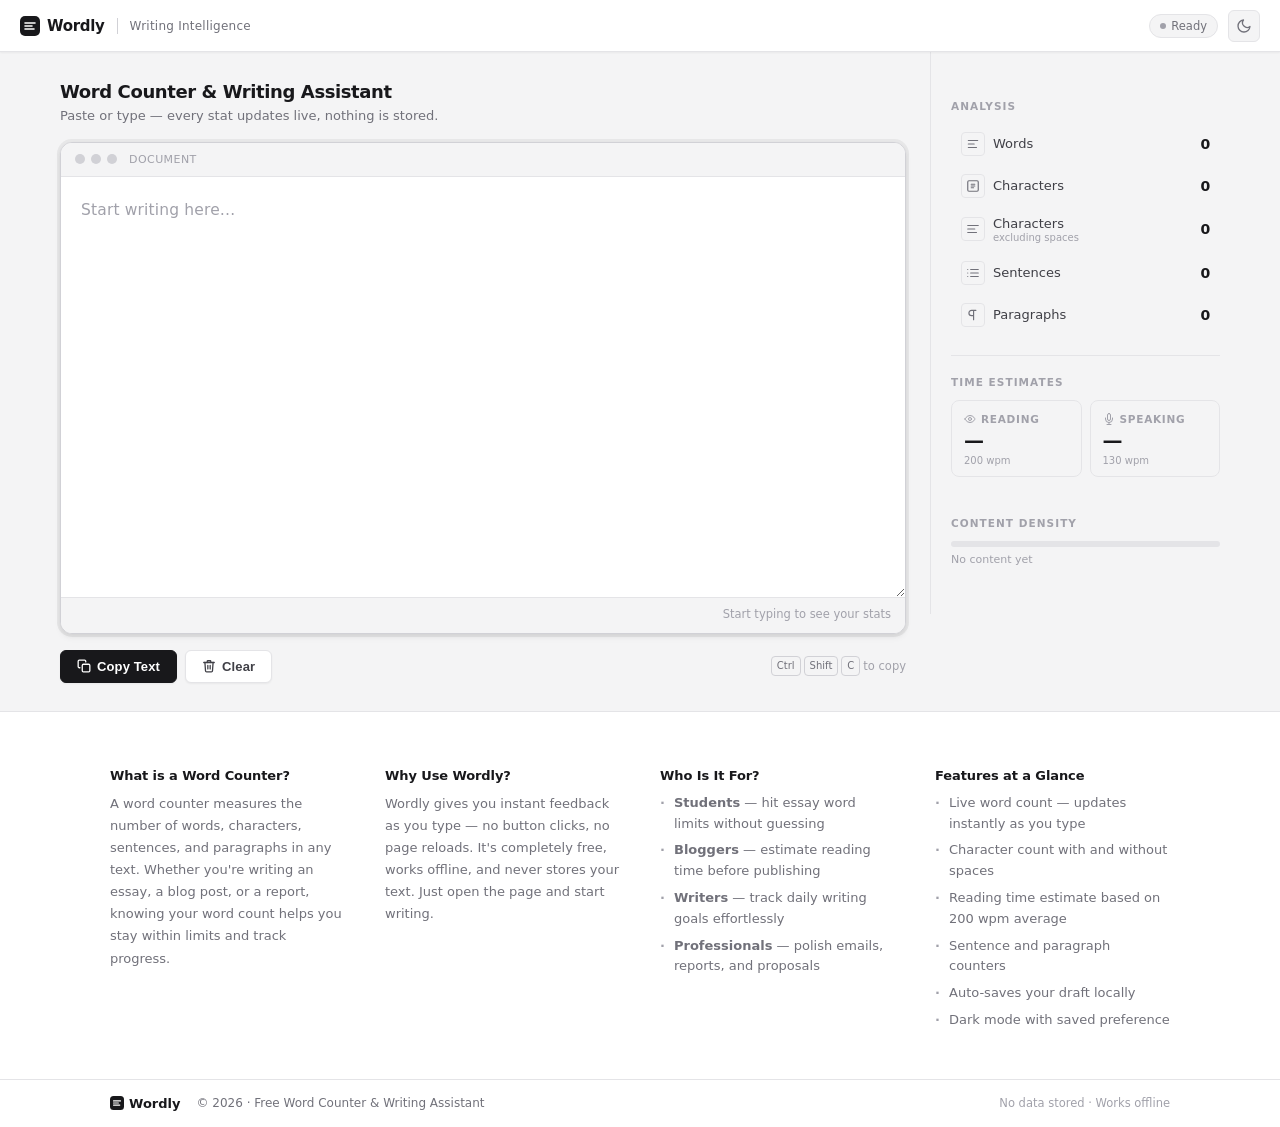
==== index.html @ cf6679f2 "first commit" ====
<!DOCTYPE html>
<html lang="en">
<head>
  <meta charset="UTF-8" />
  <meta name="viewport" content="width=device-width, initial-scale=1.0" />

  <!-- ── Primary SEO ───────────────────────────── -->
  <title>Free Word Counter & Writing Assistant — Wordly</title>
  <meta name="description" content="Free online word counter, character counter, and reading time calculator. Instant stats for writers, students, and bloggers. No sign-up. Works offline." />
  <meta name="keywords" content="word counter, character counter, reading time calculator, writing assistant, online word count, sentence counter, paragraph counter, free writing tool" />
  <meta name="author" content="Wordly" />
  <meta name="robots" content="index, follow" />
  <meta name="theme-color" content="#18181b" id="metaThemeColor" />

  <!-- ── Open Graph ────────────────────────────── -->
  <meta property="og:type"         content="website" />
  <meta property="og:url"          content="https://wordly.app/" />
  <meta property="og:title"        content="Free Word Counter & Writing Assistant — Wordly" />
  <meta property="og:description"  content="Instant word count, character count, reading time, sentences, and paragraphs. A clean, distraction-free writing tool for everyone." />
  <meta property="og:image"        content="https://wordly.app/og-image.png" />
  <meta property="og:image:width"  content="1200" />
  <meta property="og:image:height" content="630" />
  <meta property="og:site_name"    content="Wordly" />

  <!-- ── Twitter / X Card ─────────────────────── -->
  <meta name="twitter:card"        content="summary_large_image" />
  <meta name="twitter:site"        content="@wordlyapp" />
  <meta name="twitter:title"       content="Free Word Counter & Writing Assistant — Wordly" />
  <meta name="twitter:description" content="Instant word count, character count, reading time and more. Free, fast, no sign-up." />
  <meta name="twitter:image"       content="https://wordly.app/og-image.png" />

  <!-- ── Canonical ────────────────────────────── -->
  <link rel="canonical" href="https://wordly.app/" />

  <!-- ── Favicon ──────────────────────────────── -->
  <link rel="icon"             href="favicon.ico" sizes="any" />
  <link rel="icon"             href="icon.svg"    type="image/svg+xml" />
  <link rel="apple-touch-icon" href="apple-touch-icon.png" />

  <!-- ── PWA Manifest ─────────────────────────── -->
  <link rel="manifest" href="manifest.json" />

  <!-- ── Stylesheet ───────────────────────────── -->
  <link rel="stylesheet" href="style.css" />

  <!-- ── JSON-LD Structured Data ──────────────── -->
  <script type="application/ld+json">
  {
    "@context": "https://schema.org",
    "@type": "WebApplication",
    "name": "Wordly — Word Counter & Writing Assistant",
    "url": "https://wordly.app/",
    "description": "Free online word counter, character counter, and reading time calculator for writers, students, and bloggers.",
    "applicationCategory": "UtilitiesApplication",
    "operatingSystem": "Any",
    "browserRequirements": "Requires JavaScript. Works in all modern browsers.",
    "offers": { "@type": "Offer", "price": "0", "priceCurrency": "USD" },
    "featureList": [
      "Live word count", "Character count with and without spaces",
      "Reading time estimate", "Sentence counter", "Paragraph counter",
      "Dark and light mode", "Copy and clear text", "Auto-save draft"
    ]
  }
  </script>
</head>

<body>

  <!-- Skip to main content -->
  <a href="#editor" class="skip-link">Skip to editor</a>

  <!-- ══════════════════════════════════════════
       HEADER
  ══════════════════════════════════════════ -->
  <header class="header" role="banner">
    <div class="header-left">
      <div class="logo" aria-label="Wordly">
        <svg class="logo-mark" width="20" height="20" viewBox="0 0 20 20" fill="none" aria-hidden="true">
          <rect width="20" height="20" rx="5" fill="currentColor"/>
          <path d="M5 7h10M5 10h7M5 13h9" stroke="#fff" stroke-width="1.6" stroke-linecap="round"/>
        </svg>
        <span class="logo-name">Wordly</span>
      </div>
      <span class="header-divider" aria-hidden="true"></span>
      <p class="header-tagline">Writing Intelligence</p>
    </div>

    <div class="header-right">
      <span class="status-badge" id="saveBadge" aria-live="polite">
        <span class="status-dot" aria-hidden="true"></span>
        <span id="saveLabel">Ready</span>
      </span>
      <button
        class="theme-btn"
        id="themeToggle"
        aria-label="Switch to dark mode"
        title="Toggle theme"
        type="button"
      >
        <!-- Sun icon (shown in dark mode) -->
        <svg class="icon-sun" width="16" height="16" viewBox="0 0 24 24" fill="none" stroke="currentColor" stroke-width="2" stroke-linecap="round" stroke-linejoin="round" aria-hidden="true"><circle cx="12" cy="12" r="5"/><line x1="12" y1="1" x2="12" y2="3"/><line x1="12" y1="21" x2="12" y2="23"/><line x1="4.22" y1="4.22" x2="5.64" y2="5.64"/><line x1="18.36" y1="18.36" x2="19.78" y2="19.78"/><line x1="1" y1="12" x2="3" y2="12"/><line x1="21" y1="12" x2="23" y2="12"/><line x1="4.22" y1="19.78" x2="5.64" y2="18.36"/><line x1="18.36" y1="5.64" x2="19.78" y2="4.22"/></svg>
        <!-- Moon icon (shown in light mode) -->
        <svg class="icon-moon" width="16" height="16" viewBox="0 0 24 24" fill="none" stroke="currentColor" stroke-width="2" stroke-linecap="round" stroke-linejoin="round" aria-hidden="true"><path d="M21 12.79A9 9 0 1 1 11.21 3 7 7 0 0 0 21 12.79z"/></svg>
      </button>
    </div>
  </header>

  <!-- ══════════════════════════════════════════
       APP SHELL
  ══════════════════════════════════════════ -->
  <div class="app-shell">

    <!-- ── WORKSPACE (left / main) ─────────────── -->
    <main class="workspace" id="main" role="main">

      <div class="workspace-header">
        <div>
          <h1 class="workspace-title">Word Counter &amp; Writing Assistant</h1>
          <p class="workspace-sub">Paste or type — every stat updates live, nothing is stored.</p>
        </div>
      </div>

      <!-- Editor -->
      <section class="editor-section" aria-label="Text editor">
        <label for="editor" class="sr-only">Your text</label>
        <div class="editor-frame" id="editorWrap">
          <div class="editor-toolbar" aria-hidden="true">
            <span class="toolbar-dot"></span>
            <span class="toolbar-dot"></span>
            <span class="toolbar-dot"></span>
            <span class="toolbar-label">Document</span>
          </div>
          <textarea
            id="editor"
            class="editor"
            placeholder="Start writing here…"
            spellcheck="true"
            autocorrect="on"
            aria-label="Writing area — type or paste your text here"
            aria-describedby="statsPanel"
          ></textarea>
          <div class="editor-footer-bar">
            <div class="typing-indicator" id="typingIndicator" aria-hidden="true">
              <span></span><span></span><span></span>
            </div>
            <span class="editor-hint" id="editorHint">Start typing to see your stats</span>
          </div>
        </div>
      </section>

      <!-- Actions -->
      <section class="action-bar" aria-label="Text actions">
        <div class="action-group">
          <button class="btn btn-primary" id="copyBtn" aria-label="Copy all text to clipboard" type="button">
            <svg width="14" height="14" viewBox="0 0 24 24" fill="none" stroke="currentColor" stroke-width="2.2" stroke-linecap="round" stroke-linejoin="round" aria-hidden="true" focusable="false"><rect x="9" y="9" width="13" height="13" rx="2"/><path d="M5 15H4a2 2 0 0 1-2-2V4a2 2 0 0 1 2-2h9a2 2 0 0 1 2 2v1"/></svg>
            Copy Text
          </button>
          <button class="btn btn-ghost" id="clearBtn" aria-label="Clear all text" type="button">
            <svg width="14" height="14" viewBox="0 0 24 24" fill="none" stroke="currentColor" stroke-width="2.2" stroke-linecap="round" stroke-linejoin="round" aria-hidden="true" focusable="false"><polyline points="3 6 5 6 21 6"/><path d="M19 6l-1 14a2 2 0 0 1-2 2H8a2 2 0 0 1-2-2L5 6"/><path d="M10 11v6M14 11v6M9 6V4a1 1 0 0 1 1-1h4a1 1 0 0 1 1 1v2"/></svg>
            Clear
          </button>
        </div>
        <p class="action-hint">
          <kbd>Ctrl</kbd><kbd>Shift</kbd><kbd>C</kbd> to copy
        </p>
      </section>

    </main>

    <!-- ── SIDEBAR (right / stats) ──────────────── -->
    <aside class="sidebar" id="statsPanel" aria-label="Text statistics">

      <div class="sidebar-grid">

      <div class="sidebar-section">
        <h2 class="sidebar-heading">Analysis</h2>
        <div class="stat-list" aria-live="polite" aria-atomic="false">

          <article class="stat-row" aria-label="Word count">
            <div class="stat-row-left">
              <span class="stat-icon" aria-hidden="true">
                <svg width="14" height="14" viewBox="0 0 24 24" fill="none" stroke="currentColor" stroke-width="2" stroke-linecap="round" stroke-linejoin="round"><path d="M4 6h16M4 12h10M4 18h14"/></svg>
              </span>
              <span class="stat-name">Words</span>
            </div>
            <span class="stat-val" id="wordCount">0</span>
          </article>

          <article class="stat-row" aria-label="Character count">
            <div class="stat-row-left">
              <span class="stat-icon" aria-hidden="true">
                <svg width="14" height="14" viewBox="0 0 24 24" fill="none" stroke="currentColor" stroke-width="2" stroke-linecap="round" stroke-linejoin="round"><rect x="3" y="3" width="18" height="18" rx="2"/><path d="M9 9h6M9 12h6M9 15h4"/></svg>
              </span>
              <span class="stat-name">Characters</span>
            </div>
            <span class="stat-val" id="charCount">0</span>
          </article>

          <article class="stat-row" aria-label="Characters without spaces">
            <div class="stat-row-left">
              <span class="stat-icon" aria-hidden="true">
                <svg width="14" height="14" viewBox="0 0 24 24" fill="none" stroke="currentColor" stroke-width="2" stroke-linecap="round" stroke-linejoin="round"><path d="M3 6h18M3 12h12M3 18h15"/></svg>
              </span>
              <span class="stat-name-wrap">
                <span class="stat-name">Characters</span>
                <span class="stat-sub">excluding spaces</span>
              </span>
            </div>
            <span class="stat-val" id="charNoSpaceCount">0</span>
          </article>

          <article class="stat-row" aria-label="Sentence count">
            <div class="stat-row-left">
              <span class="stat-icon" aria-hidden="true">
                <svg width="14" height="14" viewBox="0 0 24 24" fill="none" stroke="currentColor" stroke-width="2" stroke-linecap="round" stroke-linejoin="round"><path d="M8 6h13M8 12h13M8 18h13M3 6h.01M3 12h.01M3 18h.01"/></svg>
              </span>
              <span class="stat-name">Sentences</span>
            </div>
            <span class="stat-val" id="sentenceCount">0</span>
          </article>

          <article class="stat-row" aria-label="Paragraph count">
            <div class="stat-row-left">
              <span class="stat-icon" aria-hidden="true">
                <svg width="14" height="14" viewBox="0 0 24 24" fill="none" stroke="currentColor" stroke-width="2" stroke-linecap="round" stroke-linejoin="round"><path d="M13 4v16M17 4H9.5a4.5 4.5 0 0 0 0 9H13"/></svg>
              </span>
              <span class="stat-name">Paragraphs</span>
            </div>
            <span class="stat-val" id="paragraphCount">0</span>
          </article>

        </div>
      </div>

      <!-- Time cards -->
      <div class="sidebar-section">
        <h2 class="sidebar-heading">Time Estimates</h2>
        <div class="time-cards">
          <div class="time-card">
            <div class="time-card-header">
              <svg width="12" height="12" viewBox="0 0 24 24" fill="none" stroke="currentColor" stroke-width="2" stroke-linecap="round" stroke-linejoin="round" aria-hidden="true"><path d="M2 12s3-7 10-7 10 7 10 7-3 7-10 7-10-7-10-7z"/><circle cx="12" cy="12" r="3"/></svg>
              <span class="time-card-label">Reading</span>
            </div>
            <span class="time-card-value" id="readTime">—</span>
            <span class="time-card-sub">200 wpm</span>
          </div>
          <div class="time-card">
            <div class="time-card-header">
              <svg width="12" height="12" viewBox="0 0 24 24" fill="none" stroke="currentColor" stroke-width="2" stroke-linecap="round" stroke-linejoin="round" aria-hidden="true"><path d="M12 1a3 3 0 0 0-3 3v8a3 3 0 0 0 6 0V4a3 3 0 0 0-3-3z"/><path d="M19 10v2a7 7 0 0 1-14 0v-2"/><line x1="12" y1="19" x2="12" y2="23"/><line x1="8" y1="23" x2="16" y2="23"/></svg>
              <span class="time-card-label">Speaking</span>
            </div>
            <span class="time-card-value" id="speakTime">—</span>
            <span class="time-card-sub">130 wpm</span>
          </div>
        </div>
      </div>

      </div><!-- /.sidebar-grid -->

      <!-- Density bar -->
      <div class="sidebar-section">
        <h2 class="sidebar-heading">Content Density</h2>
        <div class="density-bar-wrap" aria-label="Word density indicator">
          <div class="density-bar" id="densityBar"></div>
        </div>
        <p class="density-label" id="densityLabel">No content yet</p>
      </div>

    </aside>

  </div><!-- /.app-shell -->

  <!-- ══════════════════════════════════════════
       SEO CONTENT SECTION
  ══════════════════════════════════════════ -->
  <section class="seo-section" aria-label="About Wordly">
    <div class="seo-inner">

      <article class="seo-block">
        <h2>What is a Word Counter?</h2>
        <p>A word counter measures the number of words, characters, sentences, and paragraphs in any text. Whether you're writing an essay, a blog post, or a report, knowing your word count helps you stay within limits and track progress.</p>
      </article>

      <article class="seo-block">
        <h2>Why Use Wordly?</h2>
        <p>Wordly gives you instant feedback as you type — no button clicks, no page reloads. It's completely free, works offline, and never stores your text. Just open the page and start writing.</p>
      </article>

      <article class="seo-block">
        <h2>Who Is It For?</h2>
        <ul class="seo-list">
          <li><strong>Students</strong> — hit essay word limits without guessing</li>
          <li><strong>Bloggers</strong> — estimate reading time before publishing</li>
          <li><strong>Writers</strong> — track daily writing goals effortlessly</li>
          <li><strong>Professionals</strong> — polish emails, reports, and proposals</li>
        </ul>
      </article>

      <article class="seo-block">
        <h2>Features at a Glance</h2>
        <ul class="seo-list">
          <li>Live word count — updates instantly as you type</li>
          <li>Character count with and without spaces</li>
          <li>Reading time estimate based on 200 wpm average</li>
          <li>Sentence and paragraph counters</li>
          <li>Auto-saves your draft locally</li>
          <li>Dark mode with saved preference</li>
        </ul>
      </article>

    </div>
  </section>

  <!-- TOAST -->
  <div class="toast" id="toast" role="status" aria-live="polite" aria-atomic="true"></div>

  <!-- FOOTER -->
  <footer class="footer" role="contentinfo">
    <div class="footer-inner">
      <span class="footer-logo">
        <svg width="14" height="14" viewBox="0 0 20 20" fill="none" aria-hidden="true"><rect width="20" height="20" rx="5" fill="currentColor"/><path d="M5 7h10M5 10h7M5 13h9" stroke="#fff" stroke-width="1.6" stroke-linecap="round"/></svg>
        Wordly
      </span>
      <span class="footer-copy">© <span id="year"></span> · Free Word Counter &amp; Writing Assistant</span>
      <span class="footer-note">No data stored · Works offline</span>
    </div>
  </footer>

  <script src="script.js"></script>
</body>
</html>
---- style.css ----
/* =============================================
   DESIGN TOKENS
   ============================================= */
:root {
  /* Neutral slate palette — no purple, no gradients */
  --bg:            #f4f4f5;
  --bg-2:          #fafafa;
  --surface:       #ffffff;
  --surface-2:     #f4f4f5;
  --surface-3:     #e4e4e7;
  --border:        #e4e4e7;
  --border-strong: #d1d1d6;
  --text:          #18181b;
  --text-2:        #3f3f46;
  --text-muted:    #71717a;
  --text-faint:    #a1a1aa;

  /* Accent — a single controlled ink tone */
  --accent:        #18181b;
  --accent-inv:    #ffffff;
  --accent-soft:   rgba(24, 24, 27, 0.06);

  /* Semantic */
  --success:       #16a34a;
  --danger:        #dc2626;
  --danger-soft:   rgba(220, 38, 38, 0.07);
  --warn:          #d97706;

  /* Shadows — subtle, not dramatic */
  --shadow-xs:  0 1px 2px rgba(0,0,0,0.05);
  --shadow-sm:  0 1px 3px rgba(0,0,0,0.08), 0 1px 2px rgba(0,0,0,0.04);
  --shadow-md:  0 4px 6px rgba(0,0,0,0.05), 0 2px 4px rgba(0,0,0,0.04);
  --shadow-lg:  0 10px 15px rgba(0,0,0,0.07), 0 4px 6px rgba(0,0,0,0.04);

  /* Geometry */
  --radius-xs:  4px;
  --radius-sm:  6px;
  --radius:     8px;
  --radius-lg:  12px;

  /* Motion */
  --ease:       cubic-bezier(0.16, 1, 0.3, 1);
  --t-fast:     0.12s ease;
  --t-base:     0.2s ease;
  --t-slow:     0.3s ease;

  /* Layout */
  --sidebar-w:  260px;
  --header-h:   52px;
}

[data-theme="dark"] {
  --bg:            #0f0f10;
  --bg-2:          #111113;
  --surface:       #18181b;
  --surface-2:     #1c1c1f;
  --surface-3:     #27272a;
  --border:        #27272a;
  --border-strong: #3f3f46;
  --text:          #fafafa;
  --text-2:        #e4e4e7;
  --text-muted:    #71717a;
  --text-faint:    #52525b;

  --accent:        #fafafa;
  --accent-inv:    #18181b;
  --accent-soft:   rgba(250, 250, 250, 0.06);

  --success:       #22c55e;
  --danger:        #f87171;
  --danger-soft:   rgba(248, 113, 113, 0.08);
  --warn:          #fbbf24;

  --shadow-xs:  0 1px 2px rgba(0,0,0,0.3);
  --shadow-sm:  0 1px 3px rgba(0,0,0,0.4), 0 1px 2px rgba(0,0,0,0.3);
  --shadow-md:  0 4px 6px rgba(0,0,0,0.35), 0 2px 4px rgba(0,0,0,0.25);
  --shadow-lg:  0 10px 15px rgba(0,0,0,0.4), 0 4px 6px rgba(0,0,0,0.3);
}

/* =============================================
   RESET
   ============================================= */
*, *::before, *::after { box-sizing: border-box; margin: 0; padding: 0; }
html { scroll-behavior: smooth; font-size: 16px; }

body {
  font-family: -apple-system, BlinkMacSystemFont, 'Inter', 'Segoe UI', system-ui, sans-serif;
  background: var(--bg);
  color: var(--text);
  min-height: 100vh;
  display: flex;
  flex-direction: column;
  -webkit-font-smoothing: antialiased;
  -moz-osx-font-smoothing: grayscale;
  transition: background var(--t-slow), color var(--t-slow);
}

/* ── Utilities ─────────────────────────────── */
.sr-only {
  position: absolute; width: 1px; height: 1px;
  padding: 0; margin: -1px; overflow: hidden;
  clip: rect(0,0,0,0); white-space: nowrap; border: 0;
}

.skip-link {
  position: absolute; top: -100%; left: 16px;
  background: var(--accent); color: var(--accent-inv);
  padding: 8px 16px; border-radius: var(--radius-sm);
  font-size: 13px; font-weight: 600; text-decoration: none;
  z-index: 9999; transition: top var(--t-fast);
}
.skip-link:focus { top: 8px; }

:focus-visible {
  outline: 2px solid var(--accent);
  outline-offset: 2px;
  border-radius: var(--radius-xs);
}
:focus:not(:focus-visible) { outline: none; }

@media (prefers-reduced-motion: reduce) {
  *, *::before, *::after {
    animation-duration: 0.01ms !important;
    transition-duration: 0.01ms !important;
  }
}

/* =============================================
   HEADER
   ============================================= */
.header {
  height: var(--header-h);
  display: flex;
  align-items: center;
  justify-content: space-between;
  padding: 0 20px;
  background: var(--surface);
  border-bottom: 1px solid var(--border);
  position: sticky;
  top: 0;
  z-index: 200;
  transition: background var(--t-slow), border-color var(--t-slow);
  box-shadow: var(--shadow-xs);
}

.header-left {
  display: flex;
  align-items: center;
  gap: 12px;
}

.logo {
  display: flex;
  align-items: center;
  gap: 7px;
  text-decoration: none;
  color: var(--text);
}

.logo-mark {
  color: var(--text);
  flex-shrink: 0;
  transition: color var(--t-slow);
}

.logo-name {
  font-size: 15px;
  font-weight: 700;
  letter-spacing: -0.3px;
  color: var(--text);
  transition: color var(--t-slow);
}

.header-divider {
  width: 1px;
  height: 16px;
  background: var(--border-strong);
  flex-shrink: 0;
}

.header-tagline {
  font-size: 12px;
  font-weight: 500;
  color: var(--text-muted);
  letter-spacing: 0.02em;
  transition: color var(--t-slow);
}

.header-right {
  display: flex;
  align-items: center;
  gap: 10px;
}

/* Status badge */
.status-badge {
  display: inline-flex;
  align-items: center;
  gap: 5px;
  padding: 4px 10px;
  background: var(--surface-2);
  border: 1px solid var(--border);
  border-radius: 100px;
  font-size: 11.5px;
  font-weight: 500;
  color: var(--text-muted);
  transition: background var(--t-slow), border-color var(--t-slow), color var(--t-base);
  white-space: nowrap;
}

.status-dot {
  width: 6px;
  height: 6px;
  border-radius: 50%;
  background: var(--text-faint);
  transition: background var(--t-base);
  flex-shrink: 0;
}

.status-badge.saved .status-dot  { background: var(--success); }
.status-badge.saved              { color: var(--success); }
.status-badge.saving .status-dot { background: var(--warn); }
.status-badge.saving             { color: var(--warn); }

/* Theme toggle button */
.theme-btn {
  width: 32px;
  height: 32px;
  display: flex;
  align-items: center;
  justify-content: center;
  background: var(--surface-2);
  border: 1px solid var(--border);
  border-radius: var(--radius-sm);
  cursor: pointer;
  color: var(--text-muted);
  transition: background var(--t-base), color var(--t-base),
              border-color var(--t-base), transform var(--t-fast);
}
.theme-btn:hover {
  background: var(--surface-3);
  color: var(--text);
  border-color: var(--border-strong);
}
.theme-btn:active { transform: scale(0.93); }

/* Show/hide sun vs moon based on theme */
.icon-sun  { display: none; }
.icon-moon { display: block; }
[data-theme="dark"] .icon-sun  { display: block; }
[data-theme="dark"] .icon-moon { display: none; }

/* =============================================
   APP SHELL — two-column dashboard grid
   ============================================= */
.app-shell {
  flex: 1;
  display: grid;
  grid-template-columns: 1fr var(--sidebar-w);
  grid-template-rows: 1fr;
  max-width: 1100px;
  width: 100%;
  margin: 0 auto;
  padding: 0 20px;
  gap: 0;
  align-items: start;
}

/* =============================================
   WORKSPACE (main / left column)
   ============================================= */
.workspace {
  padding: 28px 24px 28px 0;
  display: flex;
  flex-direction: column;
  gap: 16px;
  min-width: 0; /* prevent grid blowout */
}

.workspace-header {
  display: flex;
  align-items: flex-start;
  justify-content: space-between;
  gap: 16px;
}

.workspace-title {
  font-size: 18px;
  font-weight: 700;
  letter-spacing: -0.4px;
  color: var(--text);
  line-height: 1.3;
  transition: color var(--t-slow);
}

.workspace-sub {
  margin-top: 3px;
  font-size: 13px;
  color: var(--text-muted);
  line-height: 1.5;
  transition: color var(--t-slow);
}

/* ── Editor frame ──────────────────────────── */
.editor-frame {
  background: var(--surface);
  border: 1px solid var(--border);
  border-radius: var(--radius-lg);
  box-shadow: var(--shadow-sm);
  overflow: hidden;
  transition: border-color var(--t-base), box-shadow var(--t-base),
              background var(--t-slow);
}

.editor-frame:focus-within {
  border-color: var(--border-strong);
  box-shadow: var(--shadow-md), 0 0 0 3px var(--accent-soft);
}

/* Fake window chrome bar */
.editor-toolbar {
  display: flex;
  align-items: center;
  gap: 6px;
  padding: 10px 14px;
  border-bottom: 1px solid var(--border);
  background: var(--surface-2);
  transition: background var(--t-slow), border-color var(--t-slow);
}

.toolbar-dot {
  width: 10px;
  height: 10px;
  border-radius: 50%;
  background: var(--border-strong);
  flex-shrink: 0;
}

.toolbar-label {
  margin-left: 6px;
  font-size: 11px;
  font-weight: 500;
  color: var(--text-faint);
  letter-spacing: 0.04em;
  text-transform: uppercase;
  transition: color var(--t-slow);
}

.editor {
  width: 100%;
  height: 420px;
  max-height: 60vh;
  padding: 20px 20px 12px;
  font-size: 15.5px;
  line-height: 1.8;
  color: var(--text);
  background: transparent;
  border: none;
  outline: none;
  resize: vertical;
  font-family: inherit;
  letter-spacing: 0.01em;
  transition: color var(--t-slow);
  overflow-y: auto;
  display: block;
}

.editor::placeholder {
  color: var(--text-faint);
}

/* Editor bottom bar */
.editor-footer-bar {
  display: flex;
  align-items: center;
  justify-content: space-between;
  padding: 8px 14px 10px;
  border-top: 1px solid var(--border);
  background: var(--surface-2);
  min-height: 36px;
  transition: background var(--t-slow), border-color var(--t-slow);
}

.editor-hint {
  font-size: 11.5px;
  color: var(--text-faint);
  transition: color var(--t-slow);
}

/* Typing indicator */
.typing-indicator {
  display: flex;
  gap: 3px;
  opacity: 0;
  transition: opacity var(--t-base);
}
.typing-indicator.active { opacity: 1; }
.typing-indicator span {
  width: 4px; height: 4px;
  border-radius: 50%;
  background: var(--text-muted);
  animation: ti-bounce 1.1s infinite ease-in-out;
}
.typing-indicator span:nth-child(2) { animation-delay: 0.18s; }
.typing-indicator span:nth-child(3) { animation-delay: 0.36s; }

@keyframes ti-bounce {
  0%, 80%, 100% { transform: translateY(0); opacity: 0.35; }
  40%            { transform: translateY(-4px); opacity: 1; }
}

/* ── Action bar ────────────────────────────── */
.action-bar {
  display: flex;
  align-items: center;
  justify-content: space-between;
  gap: 12px;
  flex-wrap: wrap;
}

.action-group {
  display: flex;
  gap: 8px;
}

.action-hint {
  font-size: 11.5px;
  color: var(--text-faint);
  display: flex;
  align-items: center;
  gap: 3px;
  transition: color var(--t-slow);
}

kbd {
  display: inline-flex;
  align-items: center;
  justify-content: center;
  padding: 1px 5px;
  background: var(--surface-2);
  border: 1px solid var(--border-strong);
  border-radius: var(--radius-xs);
  font-size: 10px;
  font-family: inherit;
  color: var(--text-muted);
  line-height: 1.6;
  transition: background var(--t-slow), border-color var(--t-slow);
}

/* ── Buttons ───────────────────────────────── */
.btn {
  display: inline-flex;
  align-items: center;
  gap: 6px;
  padding: 8px 16px;
  border-radius: var(--radius-sm);
  font-size: 13px;
  font-weight: 600;
  cursor: pointer;
  border: 1px solid transparent;
  letter-spacing: 0.01em;
  transition: background var(--t-fast), color var(--t-fast),
              border-color var(--t-fast), box-shadow var(--t-fast),
              transform var(--t-fast);
  white-space: nowrap;
}
.btn:active { transform: scale(0.96); }

.btn-primary {
  background: var(--accent);
  color: var(--accent-inv);
  border-color: var(--accent);
  box-shadow: var(--shadow-xs);
}
.btn-primary:hover {
  opacity: 0.88;
  box-shadow: var(--shadow-sm);
}

.btn-ghost {
  background: var(--surface);
  color: var(--text-2);
  border-color: var(--border);
  box-shadow: var(--shadow-xs);
}
.btn-ghost:hover {
  background: var(--danger-soft);
  color: var(--danger);
  border-color: var(--danger);
}

/* =============================================
   SIDEBAR
   ============================================= */
.sidebar {
  padding: 28px 0 28px 20px;
  border-left: 1px solid var(--border);
  display: flex;
  flex-direction: column;
  gap: 0;
  position: sticky;
  top: var(--header-h);
  max-height: calc(100vh - var(--header-h));
  overflow-y: auto;
  transition: border-color var(--t-slow);
  scrollbar-width: none;
}
.sidebar::-webkit-scrollbar { display: none; }

/* On desktop sidebar-grid is invisible — children flow as normal flex items */
.sidebar-grid {
  display: contents;
}

.sidebar-section {
  padding: 20px 0;
  border-bottom: 1px solid var(--border);
  transition: border-color var(--t-slow);
}
.sidebar-section:last-child { border-bottom: none; }

.sidebar-heading {
  font-size: 10.5px;
  font-weight: 600;
  text-transform: uppercase;
  letter-spacing: 0.1em;
  color: var(--text-faint);
  margin-bottom: 12px;
  transition: color var(--t-slow);
}

/* ── Stat rows ─────────────────────────────── */
.stat-list {
  display: flex;
  flex-direction: column;
  gap: 2px;
}

.stat-row {
  display: flex;
  align-items: center;
  justify-content: space-between;
  padding: 8px 10px;
  border-radius: var(--radius-sm);
  transition: background var(--t-fast);
  cursor: default;
}
.stat-row:hover { background: var(--surface-2); }

.stat-row-left {
  display: flex;
  align-items: center;
  gap: 8px;
}

.stat-icon {
  width: 24px;
  height: 24px;
  display: flex;
  align-items: center;
  justify-content: center;
  background: var(--surface-2);
  border: 1px solid var(--border);
  border-radius: var(--radius-xs);
  color: var(--text-muted);
  flex-shrink: 0;
  transition: background var(--t-slow), border-color var(--t-slow), color var(--t-slow);
}

.stat-name-wrap {
  display: flex;
  flex-direction: column;
  gap: 1px;
}

.stat-name {
  font-size: 13px;
  font-weight: 500;
  color: var(--text-2);
  transition: color var(--t-slow);
  line-height: 1.2;
}

.stat-sub {
  font-size: 10px;
  color: var(--text-faint);
  transition: color var(--t-slow);
  line-height: 1;
}

.stat-val {
  font-size: 14px;
  font-weight: 700;
  color: var(--text);
  letter-spacing: -0.3px;
  font-variant-numeric: tabular-nums;
  transition: color var(--t-slow);
  min-width: 28px;
  text-align: right;
}

/* Flash on update */
.stat-val.flash {
  animation: val-flash 0.3s var(--ease);
}
@keyframes val-flash {
  0%   { color: var(--accent); }
  100% { color: var(--text); }
}

/* ── Time cards (Reading + Speaking) ──────── */
.time-cards {
  display: grid;
  grid-template-columns: 1fr 1fr;
  gap: 8px;
}

.time-card {
  background: var(--surface-2);
  border: 1px solid var(--border);
  border-radius: var(--radius);
  padding: 12px 12px 10px;
  display: flex;
  flex-direction: column;
  gap: 4px;
  transition: background var(--t-slow), border-color var(--t-base), box-shadow var(--t-base);
}
.time-card:hover {
  border-color: var(--border-strong);
  box-shadow: var(--shadow-sm);
}

.time-card-header {
  display: flex;
  align-items: center;
  gap: 5px;
  color: var(--text-faint);
  transition: color var(--t-slow);
}

.time-card-label {
  font-size: 10.5px;
  font-weight: 600;
  text-transform: uppercase;
  letter-spacing: 0.07em;
  color: var(--text-faint);
  transition: color var(--t-slow);
}

.time-card-value {
  font-size: 20px;
  font-weight: 800;
  letter-spacing: -0.6px;
  color: var(--text);
  line-height: 1.1;
  font-variant-numeric: tabular-nums;
  transition: color var(--t-slow);
}

.time-card-sub {
  font-size: 10px;
  color: var(--text-faint);
  transition: color var(--t-slow);
}

/* ── Density bar ───────────────────────────── */
.density-bar-wrap {
  height: 6px;
  background: var(--surface-3);
  border-radius: 100px;
  overflow: hidden;
  margin-bottom: 6px;
  transition: background var(--t-slow);
}

.density-bar {
  height: 100%;
  width: 0%;
  background: var(--text);
  border-radius: 100px;
  transition: width 0.4s var(--ease), background var(--t-slow);
}

.density-label {
  font-size: 11px;
  color: var(--text-faint);
  transition: color var(--t-slow);
}

/* =============================================
   TOAST
   ============================================= */
.toast {
  position: fixed;
  bottom: 24px;
  right: 24px;
  background: var(--text);
  color: var(--bg);
  padding: 10px 16px;
  border-radius: var(--radius-sm);
  font-size: 13px;
  font-weight: 500;
  opacity: 0;
  pointer-events: none;
  transform: translateY(8px);
  transition: opacity var(--t-base), transform var(--t-base);
  box-shadow: var(--shadow-lg);
  z-index: 999;
  white-space: nowrap;
}
.toast.show {
  opacity: 1;
  transform: translateY(0);
}

/* =============================================
   SEO SECTION
   ============================================= */
.seo-section {
  background: var(--surface);
  border-top: 1px solid var(--border);
  transition: background var(--t-slow), border-color var(--t-slow);
}

.seo-inner {
  max-width: 1100px;
  margin: 0 auto;
  padding: 56px 20px 48px;
  display: grid;
  grid-template-columns: repeat(4, 1fr);
  gap: 32px 40px;
}

.seo-block h2 {
  font-size: 13px;
  font-weight: 700;
  color: var(--text);
  margin-bottom: 10px;
  letter-spacing: -0.1px;
  transition: color var(--t-slow);
}

.seo-block p {
  font-size: 13px;
  line-height: 1.7;
  color: var(--text-muted);
  transition: color var(--t-slow);
}

.seo-list {
  list-style: none;
  display: flex;
  flex-direction: column;
  gap: 6px;
}

.seo-list li {
  font-size: 13px;
  line-height: 1.6;
  color: var(--text-muted);
  padding-left: 14px;
  position: relative;
  transition: color var(--t-slow);
}
.seo-list li::before {
  content: '·';
  position: absolute;
  left: 0;
  color: var(--text-faint);
  font-weight: 700;
}

/* =============================================
   FOOTER
   ============================================= */
.footer {
  border-top: 1px solid var(--border);
  background: var(--surface);
  transition: background var(--t-slow), border-color var(--t-slow);
}

.footer-inner {
  max-width: 1100px;
  margin: 0 auto;
  padding: 16px 20px;
  display: flex;
  align-items: center;
  gap: 16px;
  flex-wrap: wrap;
}

.footer-logo {
  display: flex;
  align-items: center;
  gap: 5px;
  font-size: 13px;
  font-weight: 700;
  color: var(--text);
  transition: color var(--t-slow);
}

.footer-copy {
  font-size: 12px;
  color: var(--text-muted);
  transition: color var(--t-slow);
}

.footer-note {
  margin-left: auto;
  font-size: 11.5px;
  color: var(--text-faint);
  transition: color var(--t-slow);
}

/* =============================================
   RESPONSIVE — Large desktop (≥ 1280px)
   ============================================= */
@media (min-width: 1280px) {
  :root { --sidebar-w: 290px; }
  .app-shell { max-width: 1200px; }
}

/* =============================================
   RESPONSIVE — Tablet landscape (≤ 1024px)
   ============================================= */
@media (max-width: 1024px) {
  :root { --sidebar-w: 230px; }

  .app-shell { padding: 0 16px; }

  .seo-inner {
    grid-template-columns: repeat(2, 1fr);
    gap: 28px 32px;
  }
}

/* =============================================
   RESPONSIVE — Tablet portrait (≤ 768px)
   ============================================= */
@media (max-width: 768px) {
  /* Stack into single column */
  .app-shell {
    grid-template-columns: 1fr;
    padding: 0 16px;
  }

  .workspace {
    padding: 20px 0 0;
  }

  /* Sidebar: flat card grid below editor */
  .sidebar {
    position: static;
    max-height: none;
    border-left: none;
    border-top: 1px solid var(--border);
    padding: 20px 0 24px;
    overflow: visible;
    /* Reset flex to normal flow */
    display: flex;
    flex-direction: column;
    gap: 0;
  }

  /* Analysis + Time side by side via sidebar-grid, Density full width below */
  .sidebar-grid {
    display: grid;
    grid-template-columns: 1fr 1fr;
    gap: 0 20px;
    width: 100%;
  }

  .sidebar-grid .sidebar-section {
    border-bottom: none;
    border-right: 1px solid var(--border);
    padding-right: 12px;
  }
  .sidebar-grid .sidebar-section:last-child {
    border-right: none;
    padding-right: 0;
    padding-left: 12px;
  }

  .time-cards {
    grid-template-columns: 1fr 1fr;
  }

  .editor { height: 300px; max-height: 45vh; }

  .action-hint { display: none; }

  .seo-inner {
    grid-template-columns: repeat(2, 1fr);
    gap: 24px 28px;
    padding: 40px 0 32px;
  }

  .footer-note { display: none; }
}

/* =============================================
   RESPONSIVE — Mobile large (≤ 600px)
   ============================================= */
@media (max-width: 600px) {
  .app-shell { padding: 0 14px; }

  .workspace { padding: 16px 0 0; gap: 14px; }

  .workspace-title { font-size: 16px; }
  .workspace-sub   { font-size: 12px; }

  .editor {
    height: 260px;
    max-height: 42vh;
    font-size: 15px;
    padding: 16px 16px 10px;
  }

  /* Stats: 2-col grid for analysis rows */
  .stat-list {
    display: grid;
    grid-template-columns: 1fr 1fr;
    gap: 4px;
  }

  .stat-row { padding: 8px 8px; }
  .stat-val  { font-size: 13px; }
  .stat-name { font-size: 12px; }
  .stat-sub  { font-size: 9px; }

  .time-cards { grid-template-columns: 1fr 1fr; gap: 8px; }
  .time-card-value { font-size: 18px; }

  .action-bar { gap: 10px; }
  .action-group { width: 100%; }
  .btn {
    flex: 1;
    justify-content: center;
    padding: 11px 14px;
    font-size: 13.5px;
  }

  .seo-inner {
    grid-template-columns: 1fr;
    padding: 32px 0 24px;
    gap: 20px;
  }

  .header-tagline { display: none; }
  .header-divider { display: none; }
  .footer-note    { display: none; }
}

/* =============================================
   RESPONSIVE — Mobile small (≤ 400px)
   ============================================= */
@media (max-width: 400px) {
  :root { --header-h: 48px; }

  .app-shell { padding: 0 12px; }

  .header { padding: 0 14px; }
  .logo-name { font-size: 14px; }
  .status-badge { padding: 3px 8px; font-size: 11px; }

  .workspace-title { font-size: 15px; }

  .editor {
    height: 220px;
    max-height: 38vh;
    font-size: 14.5px;
    padding: 14px 14px 10px;
  }

  .editor-toolbar { padding: 8px 12px; }
  .toolbar-dot    { width: 8px; height: 8px; }

  /* Single column stat rows on very small screens */
  .stat-list { grid-template-columns: 1fr; }

  .time-cards { grid-template-columns: 1fr 1fr; gap: 6px; }
  .time-card  { padding: 10px 10px 8px; }
  .time-card-value { font-size: 16px; }
  .time-card-label { font-size: 9.5px; }

  .btn { padding: 10px 12px; font-size: 13px; }

  .seo-inner { padding: 24px 0 20px; gap: 18px; }
  .seo-block h2 { font-size: 12.5px; }
  .seo-block p, .seo-list li { font-size: 12px; }

  .footer-inner { padding: 14px 12px; gap: 10px; }
  .footer-copy  { font-size: 11px; }
}
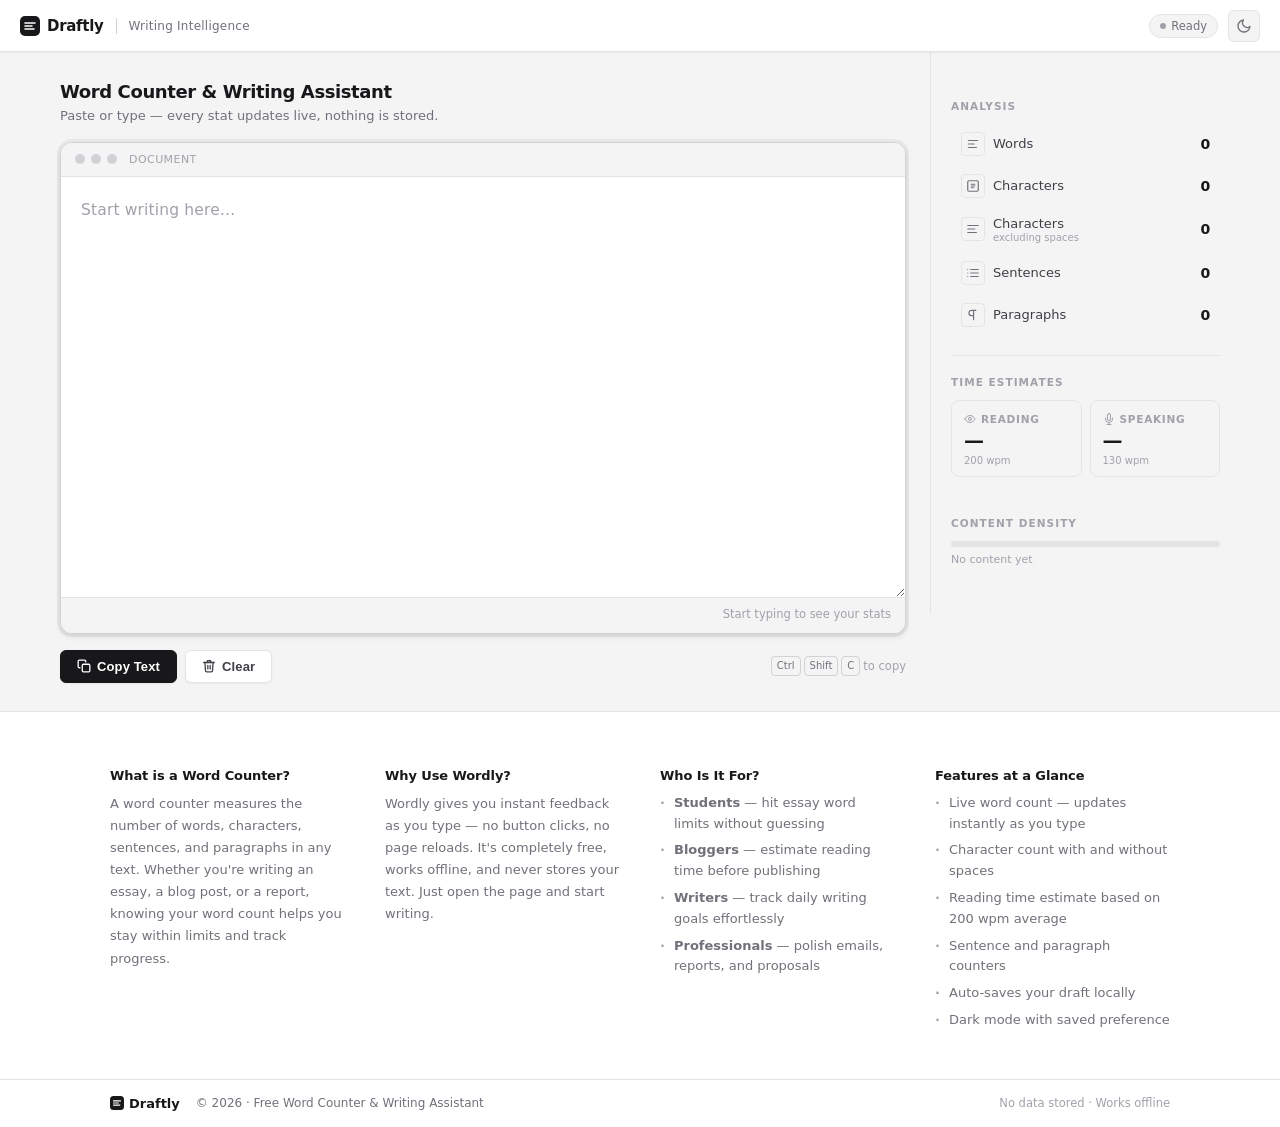
==== commit 2ca5cc4f: "Fix responsiv for mobile view and change app name" ====
--- a/index.html
+++ b/index.html
@@ -5,8 +5,8 @@
   <meta name="viewport" content="width=device-width, initial-scale=1.0" />
 
   <!-- ── Primary SEO ───────────────────────────── -->
-  <title>Free Word Counter & Writing Assistant — Wordly</title>
-  <meta name="description" content="Free online word counter, character counter, and reading time calculator. Instant stats for writers, students, and bloggers. No sign-up. Works offline." />
+  <title>Free Word Counter & Writing Assistant — Draftly</title>
+  <meta name="description" content="Free online word counter, character counter, and reading time calculator. Instant stats for writers, students, and bloggers. No sign-up. Works offline. — Draftly" />
   <meta name="keywords" content="word counter, character counter, reading time calculator, writing assistant, online word count, sentence counter, paragraph counter, free writing tool" />
   <meta name="author" content="Wordly" />
   <meta name="robots" content="index, follow" />
@@ -15,17 +15,17 @@
   <!-- ── Open Graph ────────────────────────────── -->
   <meta property="og:type"         content="website" />
   <meta property="og:url"          content="https://wordly.app/" />
-  <meta property="og:title"        content="Free Word Counter & Writing Assistant — Wordly" />
+  <meta property="og:title"        content="Free Word Counter & Writing Assistant — Draftly" />
   <meta property="og:description"  content="Instant word count, character count, reading time, sentences, and paragraphs. A clean, distraction-free writing tool for everyone." />
   <meta property="og:image"        content="https://wordly.app/og-image.png" />
   <meta property="og:image:width"  content="1200" />
   <meta property="og:image:height" content="630" />
-  <meta property="og:site_name"    content="Wordly" />
+  <meta property="og:site_name"    content="Draftly" />
 
   <!-- ── Twitter / X Card ─────────────────────── -->
   <meta name="twitter:card"        content="summary_large_image" />
   <meta name="twitter:site"        content="@wordlyapp" />
-  <meta name="twitter:title"       content="Free Word Counter & Writing Assistant — Wordly" />
+  <meta name="twitter:title"       content="Free Word Counter & Writing Assistant — Draftly" />
   <meta name="twitter:description" content="Instant word count, character count, reading time and more. Free, fast, no sign-up." />
   <meta name="twitter:image"       content="https://wordly.app/og-image.png" />
 
@@ -48,7 +48,7 @@
   {
     "@context": "https://schema.org",
     "@type": "WebApplication",
-    "name": "Wordly — Word Counter & Writing Assistant",
+    "name": "Draftly — Word Counter & Writing Assistant",
     "url": "https://wordly.app/",
     "description": "Free online word counter, character counter, and reading time calculator for writers, students, and bloggers.",
     "applicationCategory": "UtilitiesApplication",
@@ -74,12 +74,12 @@
   ══════════════════════════════════════════ -->
   <header class="header" role="banner">
     <div class="header-left">
-      <div class="logo" aria-label="Wordly">
+      <div class="logo" aria-label="Draftly">
         <svg class="logo-mark" width="20" height="20" viewBox="0 0 20 20" fill="none" aria-hidden="true">
           <rect width="20" height="20" rx="5" fill="currentColor"/>
           <path d="M5 7h10M5 10h7M5 13h9" stroke="#fff" stroke-width="1.6" stroke-linecap="round"/>
         </svg>
-        <span class="logo-name">Wordly</span>
+        <span class="logo-name">Draftly</span>
       </div>
       <span class="header-divider" aria-hidden="true"></span>
       <p class="header-tagline">Writing Intelligence</p>
@@ -319,7 +319,7 @@
     <div class="footer-inner">
       <span class="footer-logo">
         <svg width="14" height="14" viewBox="0 0 20 20" fill="none" aria-hidden="true"><rect width="20" height="20" rx="5" fill="currentColor"/><path d="M5 7h10M5 10h7M5 13h9" stroke="#fff" stroke-width="1.6" stroke-linecap="round"/></svg>
-        Wordly
+        Draftly
       </span>
       <span class="footer-copy">© <span id="year"></span> · Free Word Counter &amp; Writing Assistant</span>
       <span class="footer-note">No data stored · Works offline</span>
--- a/style.css
+++ b/style.css
@@ -821,174 +821,164 @@
 }
 
 /* =============================================
-   RESPONSIVE — Tablet landscape (≤ 1024px)
+   RESPONSIVE — Tablet (≤ 1024px)
    ============================================= */
 @media (max-width: 1024px) {
-  :root { --sidebar-w: 230px; }
-
+  :root { --sidebar-w: 220px; }
   .app-shell { padding: 0 16px; }
-
-  .seo-inner {
-    grid-template-columns: repeat(2, 1fr);
-    gap: 28px 32px;
-  }
-}
-
-/* =============================================
-   RESPONSIVE — Tablet portrait (≤ 768px)
+  .seo-inner { grid-template-columns: repeat(2, 1fr); gap: 28px 32px; }
+}
+
+/* =============================================
+   RESPONSIVE — Mobile (≤ 768px)
+   Everything stacks into one column, no side-by-side grids
    ============================================= */
 @media (max-width: 768px) {
-  /* Stack into single column */
+
+  /* Kill horizontal scroll globally */
+  html, body { overflow-x: hidden; max-width: 100%; }
+
+  /* Single column, full width */
   .app-shell {
     grid-template-columns: 1fr;
     padding: 0 16px;
+    width: 100%;
   }
 
   .workspace {
-    padding: 20px 0 0;
-  }
-
-  /* Sidebar: flat card grid below editor */
+    padding: 18px 0 0;
+    gap: 14px;
+    width: 100%;
+    min-width: 0;
+  }
+
+  /* Sidebar resets — pure vertical stack */
   .sidebar {
     position: static;
     max-height: none;
     border-left: none;
     border-top: 1px solid var(--border);
-    padding: 20px 0 24px;
+    padding: 0 0 24px;
     overflow: visible;
-    /* Reset flex to normal flow */
     display: flex;
     flex-direction: column;
-    gap: 0;
-  }
-
-  /* Analysis + Time side by side via sidebar-grid, Density full width below */
+    width: 100%;
+  }
+
+  /* sidebar-grid: single column on mobile, no 2-col */
   .sidebar-grid {
+    display: flex;
+    flex-direction: column;
+    width: 100%;
+  }
+
+  .sidebar-section {
+    padding: 16px 0;
+    border-bottom: 1px solid var(--border);
+    width: 100%;
+  }
+  .sidebar-section:last-child { border-bottom: none; }
+
+  /* Stat list: single column */
+  .stat-list {
+    display: flex;
+    flex-direction: column;
+    gap: 2px;
+    width: 100%;
+  }
+
+  .stat-row { width: 100%; padding: 9px 8px; }
+
+  /* Time cards: 2 equal columns */
+  .time-cards {
     display: grid;
     grid-template-columns: 1fr 1fr;
-    gap: 0 20px;
+    gap: 8px;
     width: 100%;
   }
 
-  .sidebar-grid .sidebar-section {
-    border-bottom: none;
-    border-right: 1px solid var(--border);
-    padding-right: 12px;
-  }
-  .sidebar-grid .sidebar-section:last-child {
-    border-right: none;
-    padding-right: 0;
-    padding-left: 12px;
-  }
-
-  .time-cards {
-    grid-template-columns: 1fr 1fr;
-  }
-
-  .editor { height: 300px; max-height: 45vh; }
-
-  .action-hint { display: none; }
-
-  .seo-inner {
-    grid-template-columns: repeat(2, 1fr);
-    gap: 24px 28px;
-    padding: 40px 0 32px;
-  }
-
-  .footer-note { display: none; }
-}
-
-/* =============================================
-   RESPONSIVE — Mobile large (≤ 600px)
-   ============================================= */
-@media (max-width: 600px) {
-  .app-shell { padding: 0 14px; }
-
-  .workspace { padding: 16px 0 0; gap: 14px; }
-
-  .workspace-title { font-size: 16px; }
-  .workspace-sub   { font-size: 12px; }
-
+  /* Editor */
   .editor {
     height: 260px;
-    max-height: 42vh;
+    max-height: 40vh;
     font-size: 15px;
     padding: 16px 16px 10px;
-  }
-
-  /* Stats: 2-col grid for analysis rows */
-  .stat-list {
-    display: grid;
-    grid-template-columns: 1fr 1fr;
-    gap: 4px;
-  }
-
-  .stat-row { padding: 8px 8px; }
-  .stat-val  { font-size: 13px; }
-  .stat-name { font-size: 12px; }
-  .stat-sub  { font-size: 9px; }
-
-  .time-cards { grid-template-columns: 1fr 1fr; gap: 8px; }
-  .time-card-value { font-size: 18px; }
-
-  .action-bar { gap: 10px; }
-  .action-group { width: 100%; }
+    resize: none;
+  }
+
+  /* Buttons: full width row */
+  .action-hint { display: none; }
+  .action-group { width: 100%; gap: 8px; }
   .btn {
     flex: 1;
     justify-content: center;
-    padding: 11px 14px;
-    font-size: 13.5px;
-  }
-
+    padding: 12px 10px;
+    font-size: 14px;
+  }
+
+  /* SEO: single column, no overflow */
+  .seo-section { overflow: hidden; }
   .seo-inner {
     grid-template-columns: 1fr;
-    padding: 32px 0 24px;
-    gap: 20px;
-  }
-
+    padding: 32px 20px 28px;
+    gap: 22px;
+    width: 100%;
+    box-sizing: border-box;
+  }
+  .seo-block p, .seo-list li {
+    word-break: break-word;
+    overflow-wrap: break-word;
+  }
+
+  /* Header */
   .header-tagline { display: none; }
   .header-divider { display: none; }
-  .footer-note    { display: none; }
-}
-
-/* =============================================
-   RESPONSIVE — Mobile small (≤ 400px)
-   ============================================= */
-@media (max-width: 400px) {
+
+  /* Footer */
+  .footer-note { display: none; }
+  .footer-inner { padding: 14px 16px; }
+}
+
+/* =============================================
+   RESPONSIVE — Small phones (≤ 420px)
+   ============================================= */
+@media (max-width: 420px) {
   :root { --header-h: 48px; }
 
   .app-shell { padding: 0 12px; }
-
-  .header { padding: 0 14px; }
-  .logo-name { font-size: 14px; }
-  .status-badge { padding: 3px 8px; font-size: 11px; }
+  .header    { padding: 0 12px; }
+
+  .logo-name    { font-size: 14px; }
+  .status-badge { padding: 3px 8px; font-size: 10.5px; }
 
   .workspace-title { font-size: 15px; }
+  .workspace-sub   { font-size: 12px; }
 
   .editor {
     height: 220px;
-    max-height: 38vh;
+    max-height: 36vh;
     font-size: 14.5px;
-    padding: 14px 14px 10px;
-  }
-
+    padding: 14px 12px 10px;
+  }
   .editor-toolbar { padding: 8px 12px; }
   .toolbar-dot    { width: 8px; height: 8px; }
-
-  /* Single column stat rows on very small screens */
-  .stat-list { grid-template-columns: 1fr; }
-
-  .time-cards { grid-template-columns: 1fr 1fr; gap: 6px; }
-  .time-card  { padding: 10px 10px 8px; }
+  .editor-hint    { font-size: 10.5px; }
+
+  .stat-icon  { width: 20px; height: 20px; }
+  .stat-name  { font-size: 12.5px; }
+  .stat-val   { font-size: 13px; }
+  .stat-sub   { font-size: 9px; }
+
+  .time-card       { padding: 10px 10px 8px; }
   .time-card-value { font-size: 16px; }
   .time-card-label { font-size: 9.5px; }
 
-  .btn { padding: 10px 12px; font-size: 13px; }
-
-  .seo-inner { padding: 24px 0 20px; gap: 18px; }
-  .seo-block h2 { font-size: 12.5px; }
+  .btn { padding: 11px 10px; font-size: 13px; }
+
+  .seo-inner    { padding: 24px 20px 20px; gap: 18px; }
+  .seo-block h2 { font-size: 13px; }
   .seo-block p, .seo-list li { font-size: 12px; }
 
-  .footer-inner { padding: 14px 12px; gap: 10px; }
+  .footer-inner { padding: 12px; gap: 8px; }
   .footer-copy  { font-size: 11px; }
 }
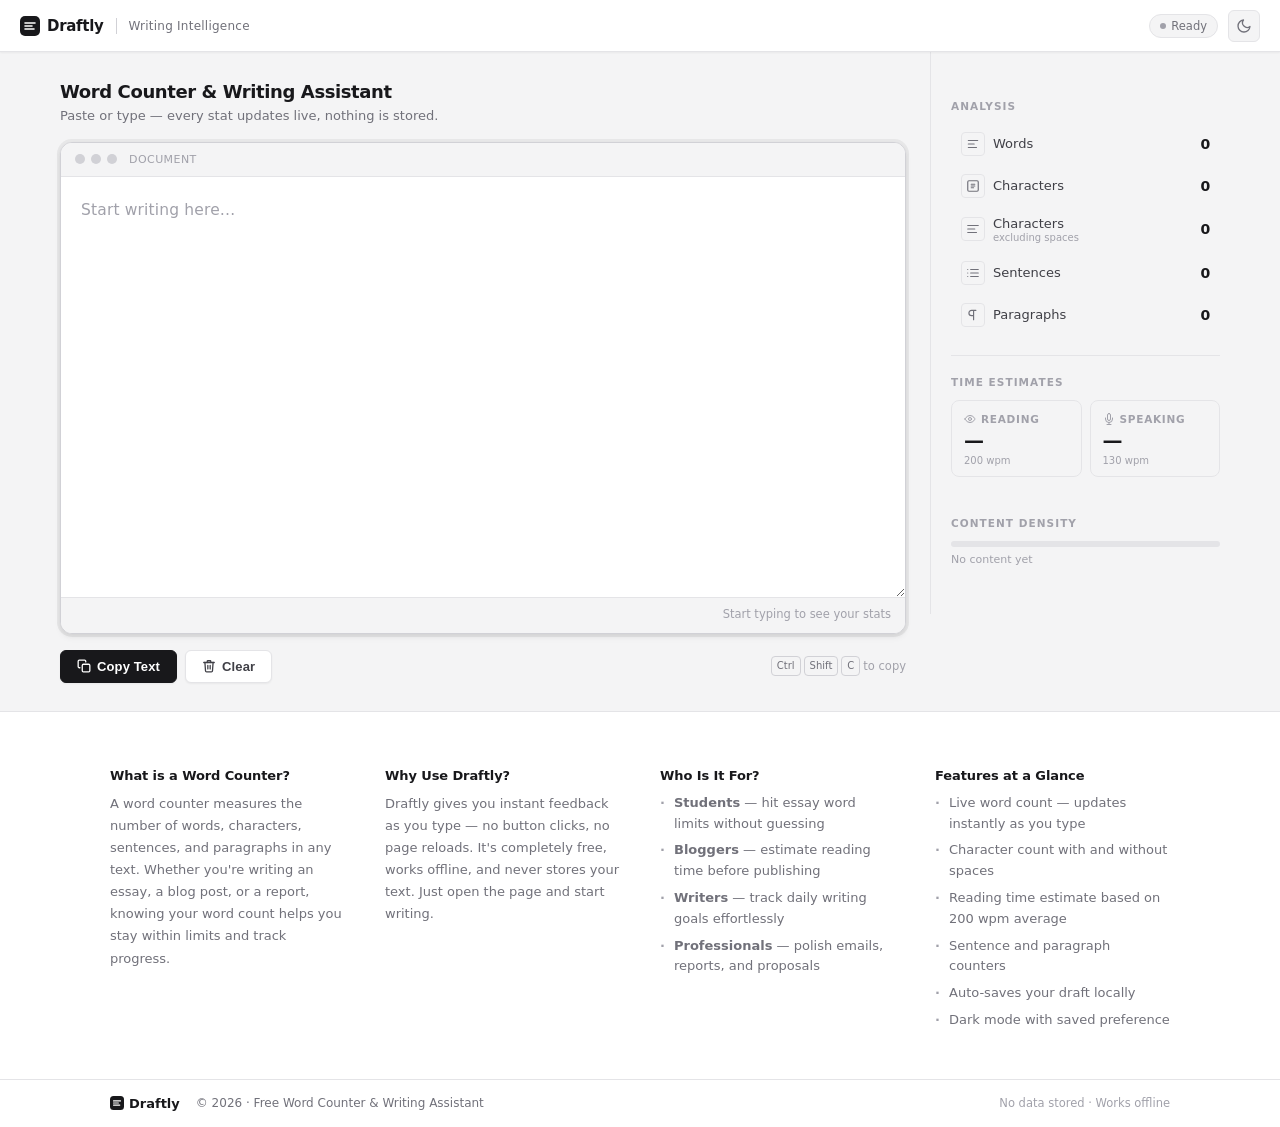
==== commit ef523ee7: "Fix bug" ====
--- a/index.html
+++ b/index.html
@@ -8,34 +8,34 @@
   <title>Free Word Counter & Writing Assistant — Draftly</title>
   <meta name="description" content="Free online word counter, character counter, and reading time calculator. Instant stats for writers, students, and bloggers. No sign-up. Works offline. — Draftly" />
   <meta name="keywords" content="word counter, character counter, reading time calculator, writing assistant, online word count, sentence counter, paragraph counter, free writing tool" />
-  <meta name="author" content="Wordly" />
+  <meta name="author" content="Draftly" />
   <meta name="robots" content="index, follow" />
   <meta name="theme-color" content="#18181b" id="metaThemeColor" />
 
   <!-- ── Open Graph ────────────────────────────── -->
   <meta property="og:type"         content="website" />
-  <meta property="og:url"          content="https://wordly.app/" />
+  <meta property="og:url"          content="https://Draftly.app/" />
   <meta property="og:title"        content="Free Word Counter & Writing Assistant — Draftly" />
   <meta property="og:description"  content="Instant word count, character count, reading time, sentences, and paragraphs. A clean, distraction-free writing tool for everyone." />
-  <meta property="og:image"        content="https://wordly.app/og-image.png" />
+  <meta property="og:image"        content="https://Draftly.app/og-image.png" />
   <meta property="og:image:width"  content="1200" />
   <meta property="og:image:height" content="630" />
   <meta property="og:site_name"    content="Draftly" />
 
   <!-- ── Twitter / X Card ─────────────────────── -->
   <meta name="twitter:card"        content="summary_large_image" />
-  <meta name="twitter:site"        content="@wordlyapp" />
+  <meta name="twitter:site"        content="@draftlyapp" />
   <meta name="twitter:title"       content="Free Word Counter & Writing Assistant — Draftly" />
   <meta name="twitter:description" content="Instant word count, character count, reading time and more. Free, fast, no sign-up." />
-  <meta name="twitter:image"       content="https://wordly.app/og-image.png" />
+  <meta name="twitter:image"       content="https://Draftly.app/og-image.png" />
 
   <!-- ── Canonical ────────────────────────────── -->
-  <link rel="canonical" href="https://wordly.app/" />
+  <link rel="canonical" href="https://Draftly.app/" />
 
   <!-- ── Favicon ──────────────────────────────── -->
-  <link rel="icon"             href="favicon.ico" sizes="any" />
-  <link rel="icon"             href="icon.svg"    type="image/svg+xml" />
-  <link rel="apple-touch-icon" href="apple-touch-icon.png" />
+  <link rel="icon" type="image/x-icon" href="/favicon.ico" />
+  <link rel="shortcut icon" type="image/x-icon" href="/favicon.ico" />
+  <link rel="apple-touch-icon" href="favicon.ico" />
 
   <!-- ── PWA Manifest ─────────────────────────── -->
   <link rel="manifest" href="manifest.json" />
@@ -49,7 +49,7 @@
     "@context": "https://schema.org",
     "@type": "WebApplication",
     "name": "Draftly — Word Counter & Writing Assistant",
-    "url": "https://wordly.app/",
+    "url": "https://Draftly.app/",
     "description": "Free online word counter, character counter, and reading time calculator for writers, students, and bloggers.",
     "applicationCategory": "UtilitiesApplication",
     "operatingSystem": "Any",
@@ -273,7 +273,7 @@
   <!-- ══════════════════════════════════════════
        SEO CONTENT SECTION
   ══════════════════════════════════════════ -->
-  <section class="seo-section" aria-label="About Wordly">
+  <section class="seo-section" aria-label="About Draftly">
     <div class="seo-inner">
 
       <article class="seo-block">
@@ -282,8 +282,8 @@
       </article>
 
       <article class="seo-block">
-        <h2>Why Use Wordly?</h2>
-        <p>Wordly gives you instant feedback as you type — no button clicks, no page reloads. It's completely free, works offline, and never stores your text. Just open the page and start writing.</p>
+        <h2>Why Use Draftly?</h2>
+        <p>Draftly gives you instant feedback as you type — no button clicks, no page reloads. It's completely free, works offline, and never stores your text. Just open the page and start writing.</p>
       </article>
 
       <article class="seo-block">
